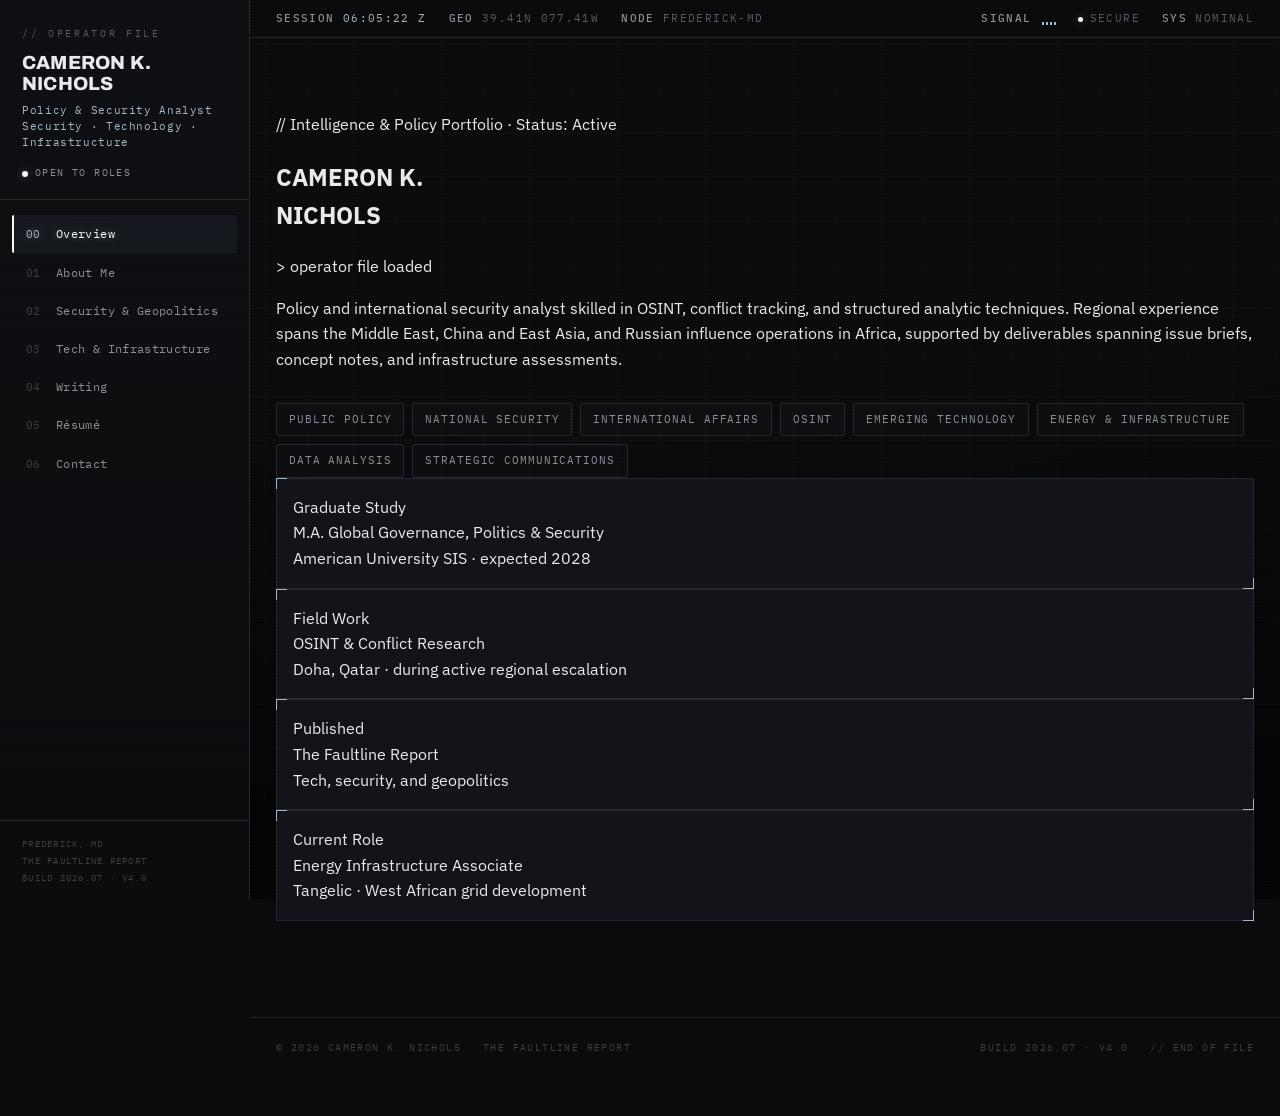
==== index.html @ 507fe109 "Add files via upload" ====
<!doctype html>
<html lang="en">
<head>
<meta charset="utf-8" />
<meta name="viewport" content="width=device-width, initial-scale=1" />
<title>Overview // Cameron K. Nichols</title>
<meta name="description" content="Cameron K. Nichols policy, security, technology, and infrastructure portfolio." />
<link rel="preconnect" href="https://fonts.googleapis.com" />
<link rel="preconnect" href="https://fonts.gstatic.com" crossorigin />
<link href="https://fonts.googleapis.com/css2?family=Archivo:wght@500;600;700;800;900&family=IBM+Plex+Mono:wght@400;500;600&family=IBM+Plex+Sans:wght@400;500;600&display=swap" rel="stylesheet" />
<link rel="stylesheet" href="style.css" />
</head>
<body>
<div class="bg-grid"></div><div class="bg-vignette"></div><div class="bg-sweep"></div><div class="bg-scan"></div>
<aside class="rail" id="rail">
  <div class="rail-id">
    <div class="rail-tag">// Operator File</div>
    <div class="rail-name"><span>CAMERON K.</span><span>NICHOLS</span></div>
    <div class="rail-role">Policy &amp; Security Analyst<br>Security · Technology · Infrastructure</div>
    <div class="rail-status"><span class="dot"></span>Open to roles</div>
  </div>
  <nav class="rail-nav" id="railnav"><a href="index.html" class="active"><span class="idx">00</span> Overview</a>
<a href="about.html" class=""><span class="idx">01</span> About Me</a>
<a href="security.html" class=""><span class="idx">02</span> Security & Geopolitics</a>
<a href="technology.html" class=""><span class="idx">03</span> Tech & Infrastructure</a>
<a href="writing.html" class=""><span class="idx">04</span> Writing</a>
<a href="resume.html" class=""><span class="idx">05</span> Résumé</a>
<a href="contact.html" class=""><span class="idx">06</span> Contact</a></nav>
  <div class="rail-foot">Frederick, MD<br>The Faultline Report<br>Build 2026.07 · v4.0</div>
</aside>
<div class="scrim" id="scrim"></div>
<div class="main">
  <div class="topbar"><button class="menu-btn" id="menuBtn" aria-label="Open navigation"><span></span><span></span><span></span></button><div class="tb-name">C. K. NICHOLS</div><div class="tb-tag">Policy-Tech</div></div>
  <div class="statusbar"><span><b>SESSION</b> <span class="sb-live" id="clock">--:--:-- Z</span></span><span class="sb-hide"><b>GEO</b> 39.41N 077.41W</span><span class="sb-hide"><b>NODE</b> FREDERICK-MD</span><span class="sb-right"><span class="sb-hide"><span class="dot" style="width:5px;height:5px;"></span>SECURE</span><span><b>SYS</b> NOMINAL</span></span></div>
  <div class="wrap"><section class="page hero">
  <div class="hero-kicker">// Intelligence &amp; Policy Portfolio · Status: Active</div>
  <h1 class="hero-name">CAMERON K.<br><span class="l2">NICHOLS</span></h1>
  <div class="hero-line">&gt; establishing focus<span class="cursor"></span></div>
  <p class="hero-intro">Policy and international security analyst skilled in OSINT, conflict tracking, and structured analytic techniques. Regional experience spans the Middle East, China and East Asia, and Russian influence operations in Africa, supported by deliverables spanning issue briefs, concept notes, and infrastructure assessments.</p>
  <div class="tags"><span class="tag">Public Policy</span><span class="tag">National Security</span><span class="tag">International Affairs</span><span class="tag">OSINT</span><span class="tag">Emerging Technology</span><span class="tag">Energy &amp; Infrastructure</span><span class="tag">Data Analysis</span><span class="tag">Strategic Communications</span></div>
  <div class="stats"><div class="panel stat"><div class="k">Graduate Study</div><div class="v">M.A. Global Governance, Politics &amp; Security</div><div class="s">American University SIS · expected 2028</div></div><div class="panel stat"><div class="k">Field Work</div><div class="v">OSINT &amp; Conflict Research</div><div class="s">Doha, Qatar · during active regional escalation</div></div><div class="panel stat"><div class="k">Published</div><div class="v">The Faultline Report</div><div class="s">Tech, security, and geopolitics</div></div><div class="panel stat"><div class="k">Current Role</div><div class="v">Energy Infrastructure Associate</div><div class="s">Tangelic · West African grid development</div></div></div>
</section></div>
  <footer><span>© 2026 Cameron K. Nichols</span><span>The Faultline Report</span><span class="fspace">Build 2026.07 · v4.0</span><span>// End of file</span></footer>
</div>
<script src="script.js"></script>
</body>
</html>
---- style.css ----
:root{
  --bg:#0a0b0d; --bg-2:#0d0f12; --panel:#111318; --panel-2:#14171d;
  --line:#23272f; --line-soft:#1a1d23;
  --text:#e8eaed; --muted:#8a9099; --dim:#565b64; --dimmer:#3a3e45;
  --hi:#f6f8fa; --data:#a7b6c2;
  --glow:0 0 10px rgba(233,236,240,.35);
  --f-display:"Archivo", system-ui, sans-serif;
  --f-mono:"IBM Plex Mono", ui-monospace, monospace;
  --f-body:"IBM Plex Sans", system-ui, sans-serif;
  --rail:250px; --bar:38px; --maxw:1080px;
}
*{box-sizing:border-box}
html{scroll-behavior:smooth}
body{margin:0;background:var(--bg);color:var(--text);font-family:var(--f-body);font-size:16px;line-height:1.6;-webkit-font-smoothing:antialiased;overflow-x:hidden}
.bg-grid,.bg-scan,.bg-sweep,.bg-vignette{position:fixed;inset:0;pointer-events:none;z-index:0}
.bg-grid{background-image:linear-gradient(rgba(255,255,255,.018) 1px, transparent 1px),linear-gradient(90deg, rgba(255,255,255,.018) 1px, transparent 1px);background-size:44px 44px}
.bg-vignette{background:radial-gradient(120% 90% at 50% 0%, transparent 55%, rgba(0,0,0,.55) 100%)}
.bg-scan{background-image:repeating-linear-gradient(0deg, rgba(255,255,255,.022) 0 1px, transparent 1px 3px);opacity:.6;z-index:60}
.bg-sweep{z-index:61;background:linear-gradient(180deg, transparent, rgba(180,200,215,.05) 48%, rgba(220,235,245,.09) 50%, rgba(180,200,215,.05) 52%, transparent);height:180px;top:-180px;animation:sweep 11s linear infinite}
@keyframes sweep{0%{transform:translateY(0)}100%{transform:translateY(calc(100vh + 180px))}}
.rail{position:fixed;top:0;left:0;bottom:0;width:var(--rail);background:linear-gradient(180deg, var(--bg-2), var(--bg));border-right:1px solid var(--line);z-index:40;display:flex;flex-direction:column}
.main{margin-left:var(--rail);position:relative;z-index:1}
.statusbar{position:sticky;top:0;z-index:30;height:var(--bar);display:flex;align-items:center;gap:22px;padding:0 26px;background:rgba(10,11,13,.86);backdrop-filter:blur(6px);border-bottom:1px solid var(--line);font-family:var(--f-mono);font-size:10.5px;letter-spacing:.13em;color:var(--dim);text-transform:uppercase;white-space:nowrap;overflow:hidden}
.statusbar b{color:var(--muted);font-weight:500}.statusbar .sb-live{color:var(--data)}.statusbar .sb-right{margin-left:auto;display:flex;gap:22px}
.dot{display:inline-block;width:6px;height:6px;border-radius:50%;background:var(--hi);box-shadow:var(--glow);vertical-align:middle;margin-right:7px}
.wrap{max-width:var(--maxw);margin:0 auto;padding:0 26px}
.rail-id{padding:26px 22px 18px;border-bottom:1px solid var(--line)}
.rail-tag{font-family:var(--f-mono);font-size:9.5px;letter-spacing:.28em;color:var(--dim);text-transform:uppercase}
.rail-name{font-family:var(--f-display);font-weight:800;font-size:19px;line-height:1.08;letter-spacing:.01em;margin:12px 0 3px}.rail-name span{display:block}
.rail-role{font-family:var(--f-mono);font-size:10.5px;color:var(--data);letter-spacing:.06em;margin-top:9px;line-height:1.5}
.rail-status{margin-top:15px;font-family:var(--f-mono);font-size:10px;letter-spacing:.14em;color:var(--muted);text-transform:uppercase}
nav.rail-nav{padding:14px 12px;flex:1;overflow-y:auto}
nav.rail-nav a{display:flex;align-items:baseline;gap:10px;padding:9px 12px;margin:1px 0;color:var(--muted);text-decoration:none;font-family:var(--f-mono);font-size:12px;letter-spacing:.03em;border-left:2px solid transparent;border-radius:2px;transition:color .18s, background .18s, border-color .18s}
nav.rail-nav a .idx{color:var(--dimmer);font-size:10.5px;min-width:20px;transition:color .18s}
nav.rail-nav a:hover{color:var(--text);background:var(--panel)}nav.rail-nav a:hover .idx{color:var(--muted)}
nav.rail-nav a.active{color:var(--hi);border-left-color:var(--hi);background:var(--panel-2);text-shadow:var(--glow)}nav.rail-nav a.active .idx{color:var(--data)}
.rail-foot{padding:14px 22px;border-top:1px solid var(--line);font-family:var(--f-mono);font-size:9px;letter-spacing:.14em;color:var(--dimmer);text-transform:uppercase;line-height:1.9}
.page{padding:74px 0 26px;position:relative}
.eyebrow{display:flex;align-items:center;gap:14px;font-family:var(--f-mono);font-size:11px;letter-spacing:.22em;color:var(--muted);text-transform:uppercase;margin-bottom:24px}.eyebrow .ln{height:1px;background:var(--line);flex:1}.eyebrow .code{color:var(--data)}
h2.h{font-family:var(--f-display);font-weight:800;font-size:clamp(26px,3.4vw,40px);line-height:1.04;letter-spacing:.005em;margin:0 0 16px}
.lead,.cv-summary{color:var(--muted);max-width:76ch;font-size:16px;line-height:1.65}
.panel{position:relative;background:var(--panel);border:1px solid var(--line)}
.panel::before,.panel::after{content:"";position:absolute;width:10px;height:10px;pointer-events:none}.panel::before{top:-1px;left:-1px;border-top:1px solid var(--data);border-left:1px solid var(--data)}.panel::after{bottom:-1px;right:-1px;border-bottom:1px solid var(--data);border-right:1px solid var(--data)}
.dossier{display:grid;grid-template-columns:1.55fr .95fr;gap:22px;align-items:start}.bio p{color:var(--muted);margin:0 0 16px;font-size:16.5px}.side-stack{display:flex;flex-direction:column;gap:16px}
.badge,.caps,.fact,.stat,.block,.skill{padding:16px}.badge-head{display:flex;justify-content:space-between;font-family:var(--f-mono);font-size:9px;letter-spacing:.16em;color:var(--dim);text-transform:uppercase;margin-bottom:14px}.badge-rows{display:grid;gap:9px}.frow{display:flex;justify-content:space-between;gap:10px;font-family:var(--f-mono);font-size:10.5px;letter-spacing:.03em;border-bottom:1px solid var(--line-soft);padding-bottom:8px}.frow .fk{color:var(--dim);text-transform:uppercase}.frow .fv{color:var(--text);text-align:right}
.caps h3,.cv-head,.memo-field{font-family:var(--f-mono);font-size:10px;letter-spacing:.18em;color:var(--data);text-transform:uppercase;margin:0 0 14px;font-weight:600}.caps ul{list-style:none;margin:0;padding:0;display:grid;gap:8px}.caps li{font-family:var(--f-mono);font-size:12px;color:var(--muted);display:flex;gap:9px;align-items:baseline}.caps li::before{content:"▪";color:var(--dim);font-size:9px}
.facts{display:grid;grid-template-columns:repeat(3,1fr);gap:14px;margin-top:22px}.fact .fk,.sk-k{font-family:var(--f-mono);font-size:9px;letter-spacing:.18em;color:var(--data);text-transform:uppercase}.fact .ft{margin-top:9px;font-size:14px;color:var(--text);font-weight:500}.fact .fs{margin-top:4px;font-size:12.5px;color:var(--muted);line-height:1.5}
.projstack{display:grid;gap:16px}.proj-inner{padding:22px 24px 24px}.proj-head{display:flex;gap:18px;align-items:flex-start}.proj-thumb{width:150px;height:100px;flex-shrink:0;position:relative;overflow:hidden;border:1px solid var(--line);background:var(--bg-2)}.proj-thumb img{position:relative;width:100%;height:100%;object-fit:cover;filter:grayscale(1) contrast(1.05) brightness(.95);display:block}.proj-headtext{flex:1;min-width:0}.proj-eyebrow{display:flex;justify-content:space-between;align-items:center;gap:10px;font-family:var(--f-mono);font-size:9.5px;letter-spacing:.16em;text-transform:uppercase}.proj-eyebrow .pc-code{color:var(--data)} .proj-eyebrow .pc-year{color:var(--dim)}.proj h3{font-family:var(--f-display);font-weight:700;font-size:21px;margin:12px 0 0;line-height:1.14}.proj-sub{font-family:var(--f-mono);font-size:11px;color:var(--muted);margin-top:9px;letter-spacing:.03em;line-height:1.5}.proj-text{margin-top:18px;color:var(--muted);font-size:14.5px;line-height:1.66;max-width:76ch}.proj-text p{margin:0 0 13px}.proj-text h4{font-family:var(--f-mono);font-size:11px;letter-spacing:.14em;text-transform:uppercase;color:var(--data);margin:22px 0 11px;font-weight:600}
details.more{margin-top:4px}details.more>summary{cursor:pointer;list-style:none;font-family:var(--f-mono);font-size:11px;letter-spacing:.1em;text-transform:uppercase;color:var(--data);padding:14px 0 4px;display:inline-flex;align-items:center;gap:9px;border-top:1px solid var(--line-soft);width:100%}details.more>summary::-webkit-details-marker{display:none}details.more>summary::after{content:"▾";font-size:10px;transition:transform .2s}details.more[open]>summary::after{transform:rotate(180deg)}details.more .more-inner{padding-top:14px}
.media-grid{display:grid;grid-template-columns:repeat(3,1fr);gap:14px;margin-top:18px}.media-grid.two-up{grid-template-columns:repeat(2,1fr)}.chart,.feature-image{margin:16px 0 0;border:1px solid var(--line);background:var(--bg-2);padding:10px}.chart img,.feature-image img{display:block;width:100%;height:auto}.chart figcaption,.feature-image figcaption{margin-top:8px;color:var(--muted);font-size:12px;line-height:1.45}.feature-image{max-width:560px}
.resume-head{padding:22px 24px;margin-bottom:22px}.resume-head .rh-name{font-family:var(--f-display);font-weight:800;font-size:22px}.resume-head .rh-line{font-family:var(--f-mono);font-size:11px;letter-spacing:.04em;color:var(--muted);margin-top:10px;line-height:1.8;word-break:break-word}.cv-head{font-size:11px;display:flex;align-items:center;gap:12px;margin:30px 0 14px}.cv-head .ln{height:1px;background:var(--line);flex:1}.cv-group{margin-bottom:34px}.records{display:grid;gap:14px}.rec{padding:20px 22px;display:grid;grid-template-columns:170px 1fr;gap:22px}.rec .meta{font-family:var(--f-mono);font-size:10.5px;letter-spacing:.04em;color:var(--muted)}.rec .meta .when{color:var(--data)}.rec .meta .loc{display:block;margin-top:7px;color:var(--dim)}.rec h3{font-family:var(--f-display);font-weight:700;font-size:18px;margin:0;line-height:1.15}.rec .role{font-family:var(--f-mono);font-size:11.5px;color:var(--data);margin-top:6px;letter-spacing:.03em}.rec p{color:var(--muted);margin:11px 0 0;font-size:14px;line-height:1.55}.rec ul{margin:11px 0 0;padding-left:0;list-style:none;display:grid;gap:7px}.rec ul li{color:var(--muted);font-size:13.5px;padding-left:16px;position:relative;line-height:1.5}.rec ul li::before{content:"›";position:absolute;left:0;color:var(--dim)}.skillgrid{display:grid;grid-template-columns:repeat(2,1fr);gap:14px}.skill .sk-v{margin-top:11px;font-size:14px;color:var(--text);line-height:1.55}
.biblio-list{margin:14px 0 0;padding-left:22px;display:grid;gap:10px}.biblio-list li{color:var(--muted);font-size:13.5px;line-height:1.65}
.feature{padding:30px;display:grid;grid-template-columns:auto 1fr;gap:28px;align-items:center}.feature-mark{width:104px;height:104px;border:1px solid var(--line);background:var(--bg-2);display:flex;align-items:center;justify-content:center;position:relative;flex-shrink:0}.feature-mark span{font-family:var(--f-display);font-weight:900;font-size:34px;letter-spacing:.02em;color:var(--data)}.feature-body .fk{font-family:var(--f-mono);font-size:9.5px;letter-spacing:.2em;color:var(--data);text-transform:uppercase}.feature-body h3{font-family:var(--f-display);font-weight:800;font-size:24px;margin:8px 0 0}.feature-body p{color:var(--muted);font-size:15px;margin:12px 0 0;line-height:1.6;max-width:72ch}
.btn,.doclink{font-family:var(--f-mono);font-size:12px;letter-spacing:.1em;text-transform:uppercase;text-decoration:none;display:inline-flex;align-items:center;gap:10px}.btn{color:var(--bg);background:var(--hi);padding:13px 22px;border-radius:2px;border:1px solid var(--hi)}.doclink{font-size:11px;color:var(--text)}.doclink .arw{color:var(--data)}
.split{display:grid;grid-template-columns:1fr 1fr;gap:22px;align-items:stretch}.block h3{font-family:var(--f-display);font-weight:700;font-size:22px;margin:0 0 8px}.block p{color:var(--muted);font-size:14.5px;margin:0 0 20px;line-height:1.6}.contact-grid{display:grid;gap:0}.crow{display:grid;grid-template-columns:120px 1fr;gap:16px;align-items:center;padding:15px 0;border-bottom:1px solid var(--line-soft);font-family:var(--f-mono);font-size:13px}.crow:last-child{border-bottom:0}.crow .ck{color:var(--dim);font-size:10px;letter-spacing:.16em;text-transform:uppercase}.crow a,.crow span{color:var(--text);text-decoration:none;word-break:break-all}
footer{margin-top:70px;border-top:1px solid var(--line);padding:22px 26px 60px;font-family:var(--f-mono);font-size:10px;letter-spacing:.14em;color:var(--dimmer);text-transform:uppercase;display:flex;gap:22px;flex-wrap:wrap;align-items:center}footer .fspace{margin-left:auto}
.topbar{display:none}.menu-btn{display:none}
@media (max-width:900px){.rail{transform:translateX(-100%);transition:transform .25s ease;width:min(300px,82vw);z-index:70}body.nav-open .rail{transform:translateX(0);box-shadow:0 0 60px rgba(0,0,0,.7)}.main{margin-left:0}.topbar{display:flex;align-items:center;gap:14px;position:sticky;top:0;z-index:50;height:52px;padding:0 18px;background:rgba(10,11,13,.9);backdrop-filter:blur(6px);border-bottom:1px solid var(--line)}.topbar .tb-name{font-family:var(--f-display);font-weight:800;font-size:15px;letter-spacing:.02em}.topbar .tb-tag{font-family:var(--f-mono);font-size:9px;letter-spacing:.16em;color:var(--dim);text-transform:uppercase;margin-left:auto}.menu-btn{display:flex;flex-direction:column;gap:4px;background:none;border:1px solid var(--line);padding:9px;border-radius:3px;cursor:pointer}.menu-btn span{width:18px;height:1.5px;background:var(--text);display:block}.statusbar{position:static;gap:14px;padding:0 18px;font-size:9.5px}.scrim{position:fixed;inset:0;background:rgba(0,0,0,.55);z-index:65;opacity:0;pointer-events:none;transition:opacity .25s}body.nav-open .scrim{opacity:1;pointer-events:auto}.dossier,.split,.feature{grid-template-columns:1fr}.facts,.skillgrid,.media-grid,.media-grid.two-up{grid-template-columns:1fr}.rec{grid-template-columns:1fr;gap:12px}.proj-head{flex-direction:column}.proj-thumb{width:100%;height:180px}.wrap{padding:0 18px}}
@media (prefers-reduced-motion:reduce){html{scroll-behavior:auto}.bg-sweep{display:none}*{transition:none!important;animation:none!important}}


/* Updated project media and analysis table */
.analysis-hero{margin:18px 0 20px;border:1px solid var(--line);background:var(--bg-2);padding:12px;max-width:560px}
.analysis-hero img{display:block;width:100%;height:auto}
.analysis-hero figcaption{margin-top:9px;color:var(--data);font-family:var(--f-mono);font-size:11px;letter-spacing:.08em;text-transform:uppercase}
.analysis-table{width:100%;border-collapse:collapse;margin-top:18px;border:1px solid var(--line);font-size:13.5px;color:var(--muted);line-height:1.55}
.analysis-table th{font-family:var(--f-mono);font-size:10px;letter-spacing:.14em;text-transform:uppercase;color:var(--data);text-align:left;background:var(--bg-2);border:1px solid var(--line);padding:12px}
.analysis-table td{border:1px solid var(--line-soft);padding:13px;vertical-align:top}
.analysis-table td:first-child{color:var(--text);font-weight:600;width:22%}
.media-grid.data-graphs{grid-template-columns:1fr;max-width:820px}
.media-grid.data-graphs .chart{padding:12px}
.media-grid.data-graphs .chart img{width:100%;height:auto}
@media (max-width:700px){.analysis-table{display:block;overflow-x:auto;white-space:normal}.analysis-table th,.analysis-table td{min-width:180px}.analysis-table td:first-child{width:auto}}


/* Updated project media sizing */
.analysis-source-image{
  margin:18px 0 22px;
  max-width:520px;
  border:1px solid var(--line);
  background:var(--bg-2);
  padding:12px;
}
.analysis-source-image img{
  display:block;
  width:100%;
  height:auto;
}
.analysis-source-image figcaption{
  margin-top:9px;
  font-family:var(--f-mono);
  font-size:11px;
  letter-spacing:.08em;
  text-transform:uppercase;
  color:var(--data);
}
.analysis-table-wrap{
  margin-top:20px;
  overflow-x:auto;
  border:1px solid var(--line);
  background:var(--bg-2);
}
.analysis-table{
  width:100%;
  border-collapse:collapse;
  min-width:760px;
  font-size:13.5px;
}
.analysis-table th{
  text-align:left;
  font-family:var(--f-mono);
  font-size:10px;
  letter-spacing:.12em;
  text-transform:uppercase;
  color:var(--data);
  background:var(--panel-2);
  border-bottom:1px solid var(--line);
  padding:12px 14px;
}
.analysis-table td{
  vertical-align:top;
  color:var(--muted);
  border-bottom:1px solid var(--line-soft);
  padding:13px 14px;
  line-height:1.55;
}
.analysis-table tr:last-child td{
  border-bottom:0;
}
.analysis-table td:first-child{
  color:var(--text);
  font-weight:600;
  width:22%;
}
.graph-grid-large{
  grid-template-columns:1fr !important;
  max-width:900px;
}
.graph-grid-large .chart{
  padding:14px;
}
.graph-grid-large .chart img{
  width:100%;
  max-height:none;
}


/* Homepage focus tags: little boxes */
.tags{
  display:flex;
  flex-wrap:wrap;
  gap:8px;
  margin-top:30px;
}
.tag{
  display:inline-flex;
  align-items:center;
  border:1px solid var(--line);
  background:rgba(255,255,255,.015);
  color:var(--muted);
  font-family:var(--f-mono);
  font-size:11px;
  letter-spacing:.08em;
  text-transform:uppercase;
  padding:7px 12px;
  border-radius:2px;
}
.tag:hover{
  color:var(--text);
  border-color:var(--dim);
  background:var(--panel);
}


/* ============================================================
   LONG-FORM DOCUMENT TREATMENT (thesis, briefs, concept notes)
   ============================================================ */
.doc-byline{font-family:var(--f-mono);font-size:10.5px;letter-spacing:.08em;color:var(--muted);margin:0 0 16px;text-transform:uppercase;display:flex;align-items:center;gap:9px}
.doc-byline::before{content:"";width:6px;height:6px;background:var(--data);transform:rotate(45deg);flex-shrink:0}
.doc-stat{display:inline-flex;margin:0 0 20px;border:1px solid var(--line);font-family:var(--f-mono);font-size:9.5px;letter-spacing:.14em;text-transform:uppercase;color:var(--dim);width:max-content;background:var(--bg-2)}
.doc-stat span{padding:7px 13px}
.doc-stat span+span{border-left:1px solid var(--line);color:var(--data)}
.doc-lead{color:var(--text);font-size:15.5px;line-height:1.74;margin:0 0 4px;padding-left:18px;border-left:2px solid var(--line);max-width:76ch}
.doc-lead p{margin:0 0 15px}.doc-lead p:last-child{margin-bottom:0}

/* numbered, readable section headings inside long documents */
.longform{counter-reset:sec;max-width:76ch}
.longform h4{
  counter-increment:sec;font-family:var(--f-display);font-weight:700;font-size:17.5px;
  letter-spacing:0;text-transform:none;color:var(--hi);margin:32px 0 13px;padding-top:18px;
  border-top:1px solid var(--line);display:flex;align-items:baseline;gap:13px;line-height:1.22}
.longform h4::before{content:counter(sec,decimal-leading-zero);font-family:var(--f-mono);
  font-size:11px;font-weight:500;color:var(--data);letter-spacing:.08em;flex-shrink:0;
  position:relative;top:-1px}
.longform h4:first-child{margin-top:2px;border-top:0;padding-top:0}
.longform p{margin:0 0 15px;font-size:14.5px;line-height:1.74;color:var(--muted)}
.longform p:last-child{margin-bottom:0}
/* restored concept-note sub-headings + lists */
.longform .lf-sub{font-family:var(--f-mono);font-size:11px;letter-spacing:.14em;text-transform:uppercase;color:var(--data);font-weight:600;margin:20px 0 11px}
.longform ul,.longform ol{margin:0 0 15px;padding:0;list-style:none;display:grid;gap:9px;max-width:76ch}
.longform li{position:relative;padding-left:22px;font-size:14.5px;line-height:1.72;color:var(--muted)}
.longform ul>li::before{content:"\203A";position:absolute;left:2px;top:0;color:var(--dim)}
.longform ol{counter-reset:lfitem}
.longform ol>li{counter-increment:lfitem}
.longform ol>li::before{content:counter(lfitem);position:absolute;left:0;top:1px;font-family:var(--f-mono);font-size:11px;font-weight:500;color:var(--data);letter-spacing:.04em}
.longform li em{font-style:normal;font-weight:600;color:var(--hi)}
.longform li .qc{display:block;margin-top:5px}
.longform li .qc .k{font-family:var(--f-mono);font-size:9.5px;letter-spacing:.14em;text-transform:uppercase;color:var(--data);margin-right:9px}

/* ============================================================
   HUD / INTERFACE FLOURISHES
   ============================================================ */
/* panel reticle brackets react on hover */
.panel::before,.panel::after{transition:width .22s,height .22s,border-color .22s}
.panel:hover::before,.panel:hover::after{width:16px;height:16px;border-color:var(--hi)}

/* project thumbnails: NO-FEED fallback + hover scan sweep */
.proj-thumb::before{content:"// NO FEED";position:absolute;inset:0;display:flex;align-items:center;
  justify-content:center;font-family:var(--f-mono);font-size:9px;letter-spacing:.2em;color:var(--dimmer);
  text-transform:uppercase;background:radial-gradient(circle at 50% 42%,rgba(167,182,194,.06),transparent 62%),
  repeating-linear-gradient(45deg,rgba(255,255,255,.018) 0 6px,transparent 6px 12px)}
.proj-thumb img{z-index:1}
.proj-thumb::after{content:"";position:absolute;left:0;right:0;height:60%;z-index:2;pointer-events:none;
  background:linear-gradient(180deg,transparent,rgba(180,200,215,.16),transparent);
  transform:translateY(-160%);transition:transform .55s ease}
.panel.proj:hover .proj-thumb::after{transform:translateY(220%)}

/* live signal equalizer (injected into status bar) */
.sig{display:inline-flex;align-items:flex-end;gap:2px;height:11px;margin-left:2px;vertical-align:middle}
.sig i{width:2px;height:3px;background:var(--data);display:block}
@keyframes sigbar{0%,100%{height:3px}50%{height:11px}}
.sig i{animation:sigbar 1.1s ease-in-out infinite}
.sig i:nth-child(2){animation-delay:.18s}.sig i:nth-child(3){animation-delay:.36s}.sig i:nth-child(4){animation-delay:.54s}

/* hero targeting reticle */
.hero{position:relative}
#reticle{position:absolute;inset:0;pointer-events:none;opacity:0;transition:opacity .25s;z-index:3}
#reticle .rx,#reticle .ry{position:absolute}
#reticle .rx{height:1px;left:0;right:0;background:linear-gradient(90deg,transparent,rgba(167,182,194,.32),transparent)}
#reticle .ry{width:1px;top:0;bottom:0;background:linear-gradient(180deg,transparent,rgba(167,182,194,.32),transparent)}
#reticle .rbox{position:absolute;width:26px;height:26px;transform:translate(-50%,-50%)}
#reticle .rbox::before,#reticle .rbox::after{content:"";position:absolute;width:7px;height:7px}
#reticle .rbox::before{top:0;left:0;border-top:1px solid var(--data);border-left:1px solid var(--data)}
#reticle .rbox::after{bottom:0;right:0;border-bottom:1px solid var(--data);border-right:1px solid var(--data)}
#reticle .rc{position:absolute;font-family:var(--f-mono);font-size:9px;letter-spacing:.12em;color:var(--data);white-space:nowrap;transform:translate(14px,-18px)}

@media (prefers-reduced-motion:reduce){.sig i{animation:none;height:7px}.proj-thumb::after{display:none}#reticle{display:none}}
@media (max-width:900px){#reticle{display:none}}
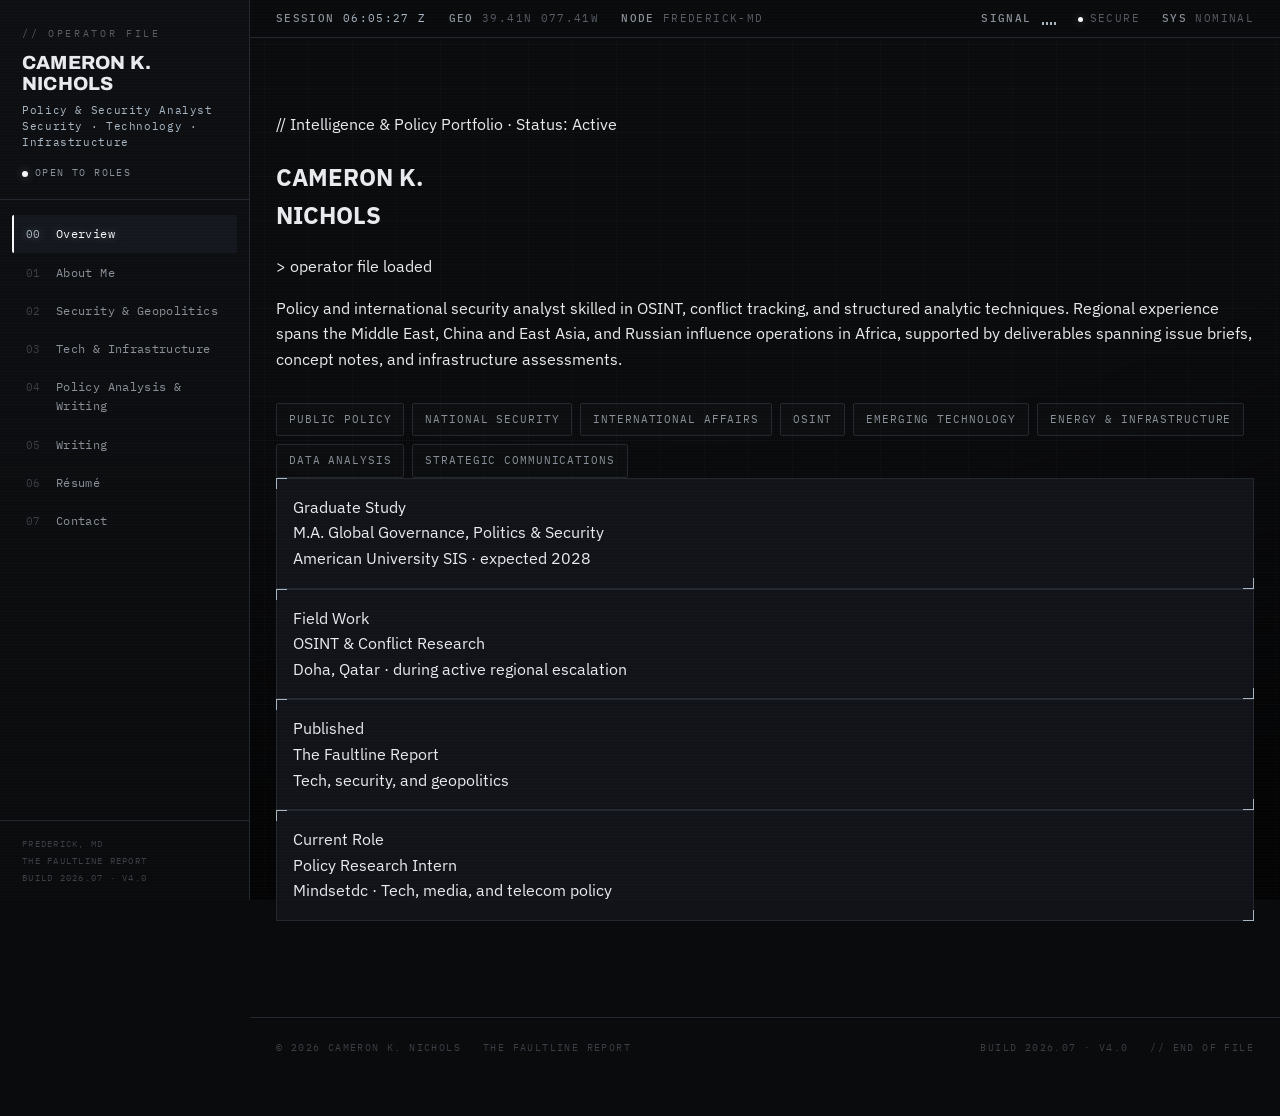
==== commit f56f5d72: "Add files via upload" ====
--- a/index.html
+++ b/index.html
@@ -19,13 +19,14 @@
     <div class="rail-role">Policy &amp; Security Analyst<br>Security · Technology · Infrastructure</div>
     <div class="rail-status"><span class="dot"></span>Open to roles</div>
   </div>
-  <nav class="rail-nav" id="railnav"><a href="index.html" class="active"><span class="idx">00</span> Overview</a>
-<a href="about.html" class=""><span class="idx">01</span> About Me</a>
-<a href="security.html" class=""><span class="idx">02</span> Security & Geopolitics</a>
-<a href="technology.html" class=""><span class="idx">03</span> Tech & Infrastructure</a>
-<a href="writing.html" class=""><span class="idx">04</span> Writing</a>
-<a href="resume.html" class=""><span class="idx">05</span> Résumé</a>
-<a href="contact.html" class=""><span class="idx">06</span> Contact</a></nav>
+  <nav class="rail-nav" id="railnav"><a class="active" href="index.html"><span class="idx">00</span> Overview</a>
+<a class="" href="about.html"><span class="idx">01</span> About Me</a>
+<a class="" href="security.html"><span class="idx">02</span> Security &amp; Geopolitics</a>
+<a class="" href="technology.html"><span class="idx">03</span> Tech &amp; Infrastructure</a>
+<a class="" href="policy.html"><span class="idx">04</span> Policy Analysis &amp; Writing</a>
+<a class="" href="writing.html"><span class="idx">05</span> Writing</a>
+<a class="" href="resume.html"><span class="idx">06</span> Résumé</a>
+<a class="" href="contact.html"><span class="idx">07</span> Contact</a></nav>
   <div class="rail-foot">Frederick, MD<br>The Faultline Report<br>Build 2026.07 · v4.0</div>
 </aside>
 <div class="scrim" id="scrim"></div>
@@ -38,7 +39,7 @@
   <div class="hero-line">&gt; establishing focus<span class="cursor"></span></div>
   <p class="hero-intro">Policy and international security analyst skilled in OSINT, conflict tracking, and structured analytic techniques. Regional experience spans the Middle East, China and East Asia, and Russian influence operations in Africa, supported by deliverables spanning issue briefs, concept notes, and infrastructure assessments.</p>
   <div class="tags"><span class="tag">Public Policy</span><span class="tag">National Security</span><span class="tag">International Affairs</span><span class="tag">OSINT</span><span class="tag">Emerging Technology</span><span class="tag">Energy &amp; Infrastructure</span><span class="tag">Data Analysis</span><span class="tag">Strategic Communications</span></div>
-  <div class="stats"><div class="panel stat"><div class="k">Graduate Study</div><div class="v">M.A. Global Governance, Politics &amp; Security</div><div class="s">American University SIS · expected 2028</div></div><div class="panel stat"><div class="k">Field Work</div><div class="v">OSINT &amp; Conflict Research</div><div class="s">Doha, Qatar · during active regional escalation</div></div><div class="panel stat"><div class="k">Published</div><div class="v">The Faultline Report</div><div class="s">Tech, security, and geopolitics</div></div><div class="panel stat"><div class="k">Current Role</div><div class="v">Energy Infrastructure Associate</div><div class="s">Tangelic · West African grid development</div></div></div>
+  <div class="stats"><div class="panel stat"><div class="k">Graduate Study</div><div class="v">M.A. Global Governance, Politics &amp; Security</div><div class="s">American University SIS · expected 2028</div></div><div class="panel stat"><div class="k">Field Work</div><div class="v">OSINT &amp; Conflict Research</div><div class="s">Doha, Qatar · during active regional escalation</div></div><div class="panel stat"><div class="k">Published</div><div class="v">The Faultline Report</div><div class="s">Tech, security, and geopolitics</div></div><div class="panel stat"><div class="k">Current Role</div><div class="v">Policy Research Intern</div><div class="s">Mindsetdc · Tech, media, and telecom policy</div></div></div>
 </section></div>
   <footer><span>© 2026 Cameron K. Nichols</span><span>The Faultline Report</span><span class="fspace">Build 2026.07 · v4.0</span><span>// End of file</span></footer>
 </div>
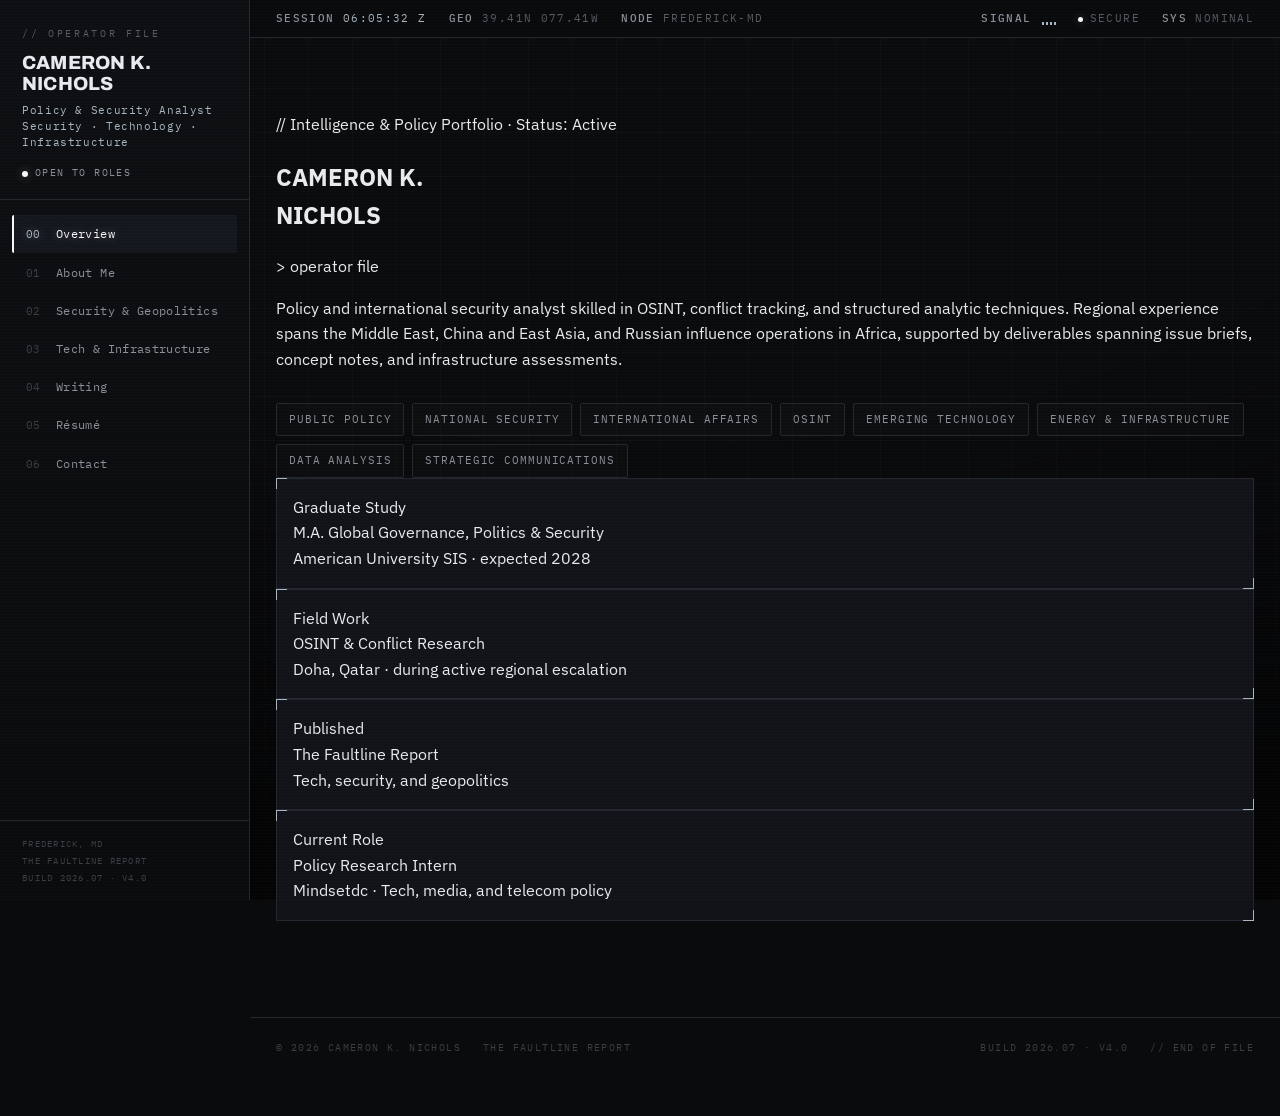
==== commit 04e6f1f8: "Add files via upload" ====
--- a/index.html
+++ b/index.html
@@ -23,10 +23,9 @@
 <a class="" href="about.html"><span class="idx">01</span> About Me</a>
 <a class="" href="security.html"><span class="idx">02</span> Security &amp; Geopolitics</a>
 <a class="" href="technology.html"><span class="idx">03</span> Tech &amp; Infrastructure</a>
-<a class="" href="policy.html"><span class="idx">04</span> Policy Analysis &amp; Writing</a>
-<a class="" href="writing.html"><span class="idx">05</span> Writing</a>
-<a class="" href="resume.html"><span class="idx">06</span> Résumé</a>
-<a class="" href="contact.html"><span class="idx">07</span> Contact</a></nav>
+<a class="" href="writing.html"><span class="idx">04</span> Writing</a>
+<a class="" href="resume.html"><span class="idx">05</span> Résumé</a>
+<a class="" href="contact.html"><span class="idx">06</span> Contact</a></nav>
   <div class="rail-foot">Frederick, MD<br>The Faultline Report<br>Build 2026.07 · v4.0</div>
 </aside>
 <div class="scrim" id="scrim"></div>
